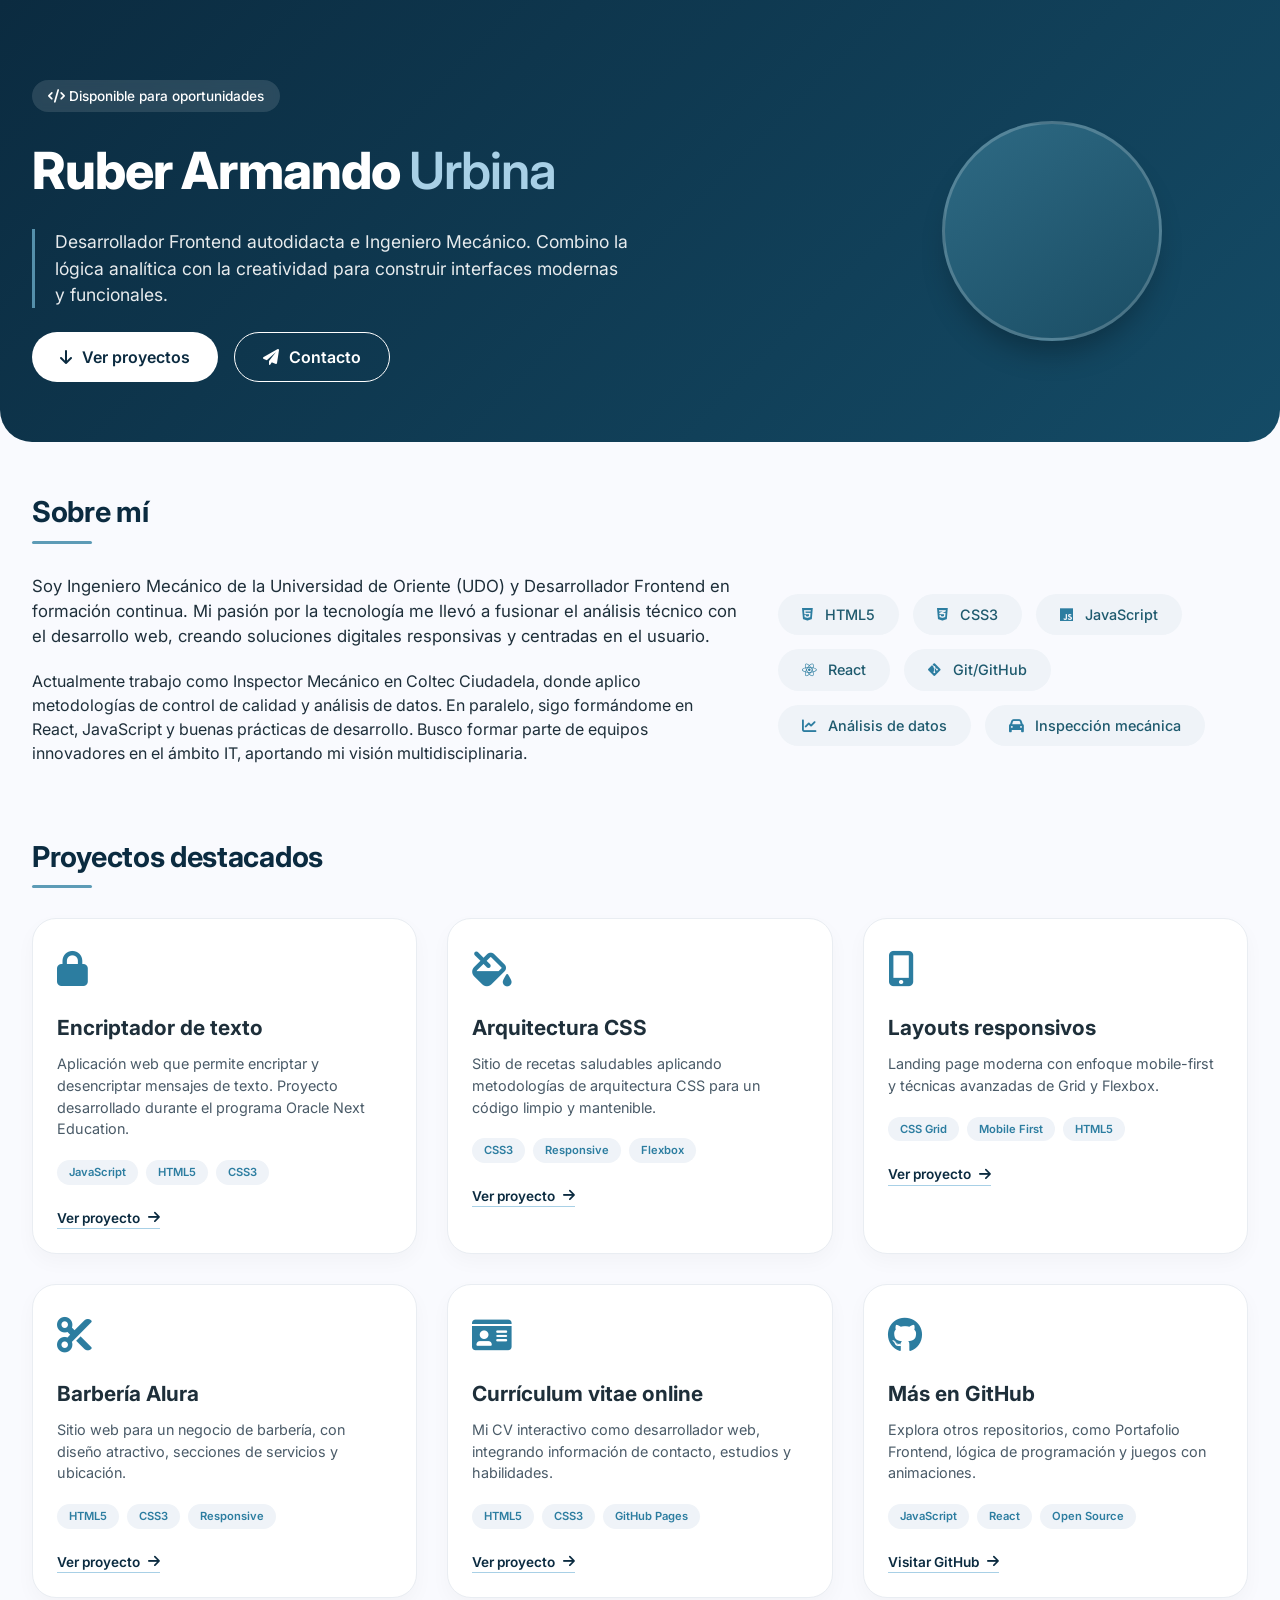
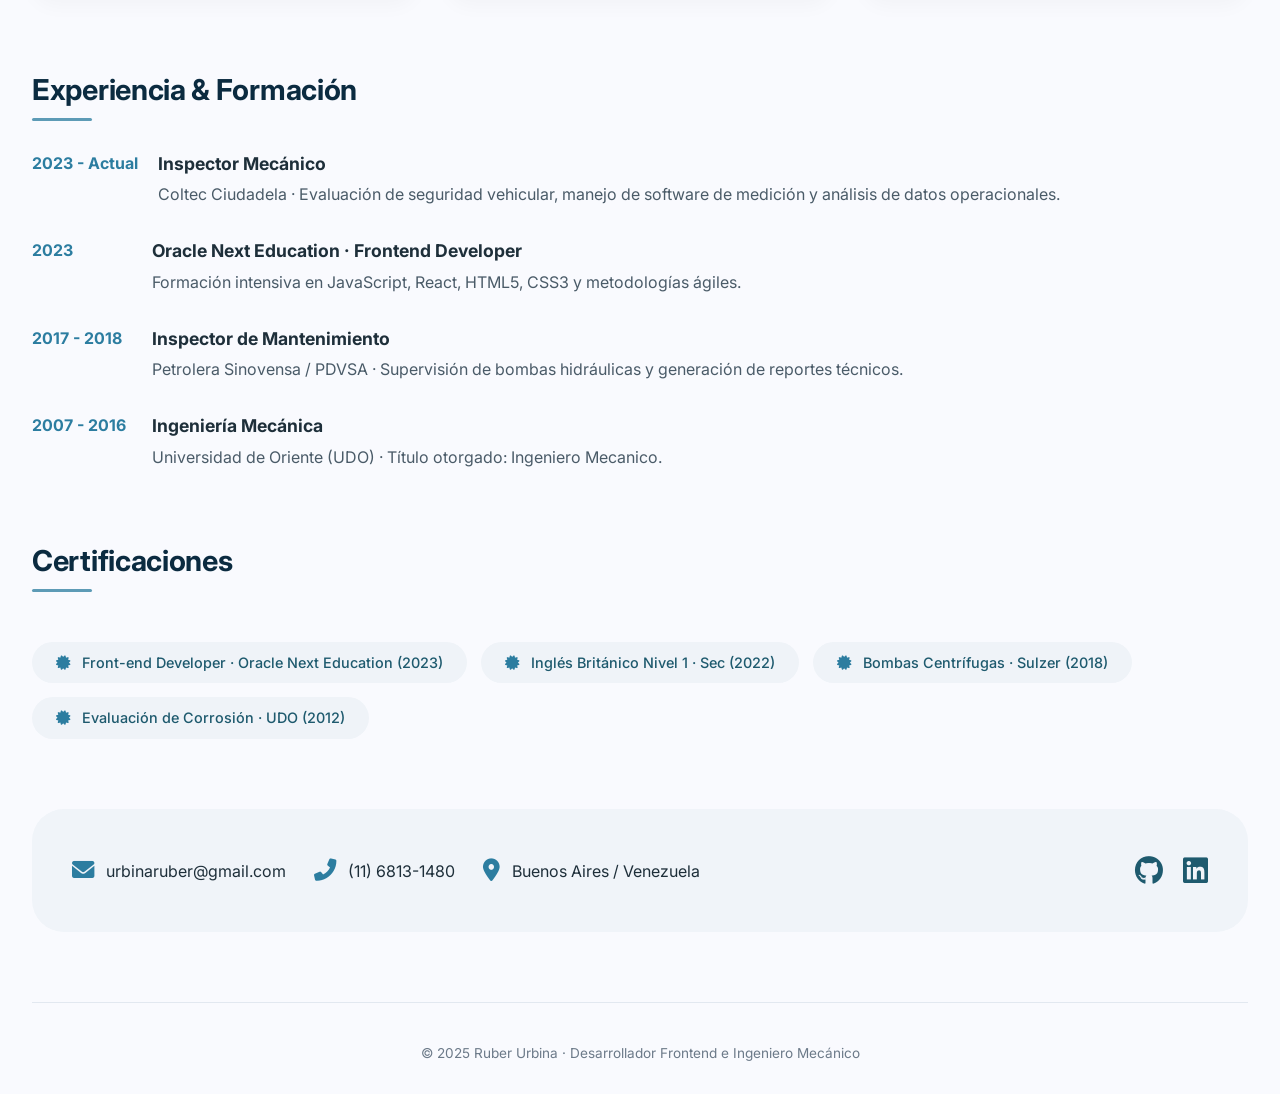
==== index.html @ 5ab368d2 "eliminando circle" ====
<!DOCTYPE html>
<html lang="es">
<head>
    <meta charset="UTF-8">
    <meta name="viewport" content="width=device-width, initial-scale=1.0">
    <title>Ruber Urbina · Desarrollador Frontend</title>
    <!-- Google Fonts & Font Awesome -->
    <link href="https://fonts.googleapis.com/css2?family=Inter:opsz,wght@14..32,300;14..32,400;14..32,600;14..32,700;14..32,800&display=swap" rel="stylesheet">
    <link rel="stylesheet" href="https://cdnjs.cloudflare.com/ajax/libs/font-awesome/6.0.0-beta3/css/all.min.css">
    <!-- Enlace al archivo CSS externo -->
    <link rel="stylesheet" href="styles.css">
</head>
<body>

<div class="hero">
    <div class="container">
        <div class="hero-content">
            <div class="hero-text">
                <div class="hero-badge">
                    <i class="fas fa-code"></i> Disponible para oportunidades
                </div>
                <h1>Ruber Armando <span>Urbina</span></h1>
                <div class="hero-desc">
                    Desarrollador Frontend autodidacta e Ingeniero Mecánico. 
                    Combino la lógica analítica con la creatividad para construir interfaces modernas y funcionales.
                </div>
                <div class="btn-group">
                    <a href="#proyectos" class="btn btn-primary"><i class="fas fa-arrow-down"></i> Ver proyectos</a>
                    <a href="#contacto" class="btn btn-outline"><i class="fas fa-paper-plane"></i> Contacto</a>
                </div>
            </div>
            <div class="hero-photo">
                <div class="photo-circle">
                </div>
                     <div class="foto-cv>
                          <img src="perfil.jpeg" alt="Descripción">
                    </div>
            </div>
        </div>
    </div>
</div>

<div class="container">
    <!-- Sobre mí -->
    <section>
        <h2 class="section-title">Sobre mí</h2>
        <div style="display: flex; flex-wrap: wrap; gap: 40px;">
            <div style="flex: 1.5;">
                <p style="font-size: 1.05rem; margin-bottom: 20px;">Soy Ingeniero Mecánico de la Universidad de Oriente (UDO) y Desarrollador Frontend en formación continua. Mi pasión por la tecnología me llevó a fusionar el análisis técnico con el desarrollo web, creando soluciones digitales responsivas y centradas en el usuario.</p>
                <p>Actualmente trabajo como Inspector Mecánico en Coltec Ciudadela, donde aplico metodologías de control de calidad y análisis de datos. En paralelo, sigo formándome en React, JavaScript y buenas prácticas de desarrollo. Busco formar parte de equipos innovadores en el ámbito IT, aportando mi visión multidisciplinaria.</p>
            </div>
            <div style="flex: 1;">
                <div class="skills-grid">
                    <span class="skill-chip"><i class="fab fa-html5"></i> HTML5</span>
                    <span class="skill-chip"><i class="fab fa-css3-alt"></i> CSS3</span>
                    <span class="skill-chip"><i class="fab fa-js"></i> JavaScript</span>
                    <span class="skill-chip"><i class="fab fa-react"></i> React</span>
                    <span class="skill-chip"><i class="fab fa-git-alt"></i> Git/GitHub</span>
                    <span class="skill-chip"><i class="fas fa-chart-line"></i> Análisis de datos</span>
                    <span class="skill-chip"><i class="fas fa-car"></i> Inspección mecánica</span>
                </div>
            </div>
        </div>
    </section>

    <!-- Proyectos -->
    <section id="proyectos">
        <h2 class="section-title">Proyectos destacados</h2>
        <div class="projects-grid">
            <!-- Encriptador -->
            <div class="project-card">
                <div class="project-icon"><i class="fas fa-lock"></i></div>
                <h3>Encriptador de texto</h3>
                <div class="project-desc">Aplicación web que permite encriptar y desencriptar mensajes de texto. Proyecto desarrollado durante el programa Oracle Next Education.</div>
                <div class="project-tech"><span class="tech-tag">JavaScript</span><span class="tech-tag">HTML5</span><span class="tech-tag">CSS3</span></div>
                <a href="https://devemech.github.io/Encriptador-de-texto/" target="_blank" class="project-link">Ver proyecto <i class="fas fa-arrow-right"></i></a>
            </div>
            <!-- Arquitectura CSS -->
            <div class="project-card">
                <div class="project-icon"><i class="fas fa-fill-drip"></i></div>
                <h3>Arquitectura CSS</h3>
                <div class="project-desc">Sitio de recetas saludables aplicando metodologías de arquitectura CSS para un código limpio y mantenible.</div>
                <div class="project-tech"><span class="tech-tag">CSS3</span><span class="tech-tag">Responsive</span><span class="tech-tag">Flexbox</span></div>
                <a href="https://devemech.github.io/Arquitectura-css/" target="_blank" class="project-link">Ver proyecto <i class="fas fa-arrow-right"></i></a>
            </div>
            <!-- Layouts responsivos -->
            <div class="project-card">
                <div class="project-icon"><i class="fas fa-mobile-alt"></i></div>
                <h3>Layouts responsivos</h3>
                <div class="project-desc">Landing page moderna con enfoque mobile-first y técnicas avanzadas de Grid y Flexbox.</div>
                <div class="project-tech"><span class="tech-tag">CSS Grid</span><span class="tech-tag">Mobile First</span><span class="tech-tag">HTML5</span></div>
                <a href="https://devemech.github.io/Layouts-responsivo/" target="_blank" class="project-link">Ver proyecto <i class="fas fa-arrow-right"></i></a>
            </div>
            <!-- Barbería Alura -->
            <div class="project-card">
                <div class="project-icon"><i class="fas fa-cut"></i></div>
                <h3>Barbería Alura</h3>
                <div class="project-desc">Sitio web para un negocio de barbería, con diseño atractivo, secciones de servicios y ubicación.</div>
                <div class="project-tech"><span class="tech-tag">HTML5</span><span class="tech-tag">CSS3</span><span class="tech-tag">Responsive</span></div>
                <a href="https://devemech.github.io/PaginaAlura/" target="_blank" class="project-link">Ver proyecto <i class="fas fa-arrow-right"></i></a>
            </div>
            <!-- Currículum vitae online -->
            <div class="project-card">
                <div class="project-icon"><i class="fas fa-id-card"></i></div>
                <h3>Currículum vitae online</h3>
                <div class="project-desc">Mi CV interactivo como desarrollador web, integrando información de contacto, estudios y habilidades.</div>
                <div class="project-tech"><span class="tech-tag">HTML5</span><span class="tech-tag">CSS3</span><span class="tech-tag">GitHub Pages</span></div>
                <a href="https://devemech.github.io/curriculum-vitae/" target="_blank" class="project-link">Ver proyecto <i class="fas fa-arrow-right"></i></a>
            </div>
            <!-- GitHub -->
            <div class="project-card">
                <div class="project-icon"><i class="fab fa-github"></i></div>
                <h3>Más en GitHub</h3>
                <div class="project-desc">Explora otros repositorios, como Portafolio Frontend, lógica de programación y juegos con animaciones.</div>
                <div class="project-tech"><span class="tech-tag">JavaScript</span><span class="tech-tag">React</span><span class="tech-tag">Open Source</span></div>
                <a href="https://github.com/Devemech" target="_blank" class="project-link">Visitar GitHub <i class="fas fa-arrow-right"></i></a>
            </div>
        </div>
    </section>

    <!-- Experiencia y formación -->
    <section>
        <h2 class="section-title">Experiencia & Formación</h2>
        <div>
            <div class="timeline-item">
                <div class="timeline-year">2023 - Actual</div>
                <div class="timeline-content"><h4>Inspector Mecánico</h4><p>Coltec Ciudadela · Evaluación de seguridad vehicular, manejo de software de medición y análisis de datos operacionales.</p></div>
            </div>
            <div class="timeline-item">
                <div class="timeline-year">2023</div>
                <div class="timeline-content"><h4>Oracle Next Education · Frontend Developer</h4><p>Formación intensiva en JavaScript, React, HTML5, CSS3 y metodologías ágiles.</p></div>
            </div>
            <div class="timeline-item">
                <div class="timeline-year">2017 - 2018</div>
                <div class="timeline-content"><h4>Inspector de Mantenimiento</h4><p>Petrolera Sinovensa / PDVSA · Supervisión de bombas hidráulicas y generación de reportes técnicos.</p></div>
            </div>
            <div class="timeline-item">
                <div class="timeline-year">2007 - 2016</div>
                <div class="timeline-content"><h4>Ingeniería Mecánica</h4><p>Universidad de Oriente (UDO) · Título otorgado: Ingeniero Mecanico.</p></div>
            </div>
        </div>
    </section>

    <!-- Certificaciones -->
    <section>
        <h2 class="section-title">Certificaciones</h2>
        <div class="skills-grid">
            <span class="skill-chip"><i class="fas fa-certificate"></i> Front-end Developer · Oracle Next Education (2023)</span>
            <span class="skill-chip"><i class="fas fa-certificate"></i> Inglés Británico Nivel 1 · Sec (2022)</span>
            <span class="skill-chip"><i class="fas fa-certificate"></i> Bombas Centrífugas · Sulzer (2018)</span>
            <span class="skill-chip"><i class="fas fa-certificate"></i> Evaluación de Corrosión · UDO (2012)</span>
        </div>
    </section>

    <!-- Contacto -->
    <section id="contacto">
        <div class="contact-grid">
            <div class="contact-info">
                <div class="contact-item"><i class="fas fa-envelope"></i> urbinaruber@gmail.com</div>
                <div class="contact-item"><i class="fas fa-phone-alt"></i> (11) 6813-1480</div>
                <div class="contact-item"><i class="fas fa-map-marker-alt"></i> Buenos Aires / Venezuela</div>
            </div>
            <div class="social-links">
                <a href="https://github.com/Devemech" target="_blank" aria-label="GitHub"><i class="fab fa-github"></i></a>
                <a href="https://www.linkedin.com/in/ruber-urbina-developer/" target="_blank" aria-label="LinkedIn"><i class="fab fa-linkedin"></i></a>
            </div>
        </div>
    </section>

    <footer>
        <p>© 2025 Ruber Urbina · Desarrollador Frontend e Ingeniero Mecánico</p>
    </footer>
</div>

<!-- Script opcional para foto (puedes eliminarlo si no lo usas) -->
<script>
    // Si quieres usar foto, reemplaza el ícono por una etiqueta img dentro de .photo-circle
    // Ejemplo: document.querySelector('.photo-circle').innerHTML = '<img src="tu-foto.jpg" alt="Ruber">';
</script>
</body>
</html>
---- styles.css ----
* {
    margin: 0;
    padding: 0;
    box-sizing: border-box;
}

body {
    background: #F9FAFE;
    font-family: 'Inter', 'Segoe UI', sans-serif;
    color: #1E2F3A;
    line-height: 1.5;
    scroll-behavior: smooth;
}

.container {
    max-width: 1300px;
    margin: 0 auto;
    padding: 0 32px;
}

/* Hero */
.hero {
    padding: 80px 0 60px;
    background: linear-gradient(135deg, #0B2B40 0%, #144B66 100%);
    color: white;
    border-radius: 0 0 32px 32px;
    margin-bottom: 48px;
}

.hero-content {
    display: flex;
    flex-wrap: wrap;
    align-items: center;
    justify-content: space-between;
    gap: 40px;
}

.hero-text {
    flex: 2;
}

.hero-text h1 {
    font-size: 3.2rem;
    font-weight: 800;
    letter-spacing: -0.02em;
    margin-bottom: 16px;
}

.hero-text h1 span {
    color: #A8D0E6;
    font-weight: 600;
}

.hero-badge {
    display: inline-block;
    background: rgba(255,255,255,0.12);
    backdrop-filter: blur(4px);
    padding: 6px 16px;
    border-radius: 40px;
    font-size: 0.85rem;
    font-weight: 500;
    margin-bottom: 20px;
}

.hero-desc {
    font-size: 1.1rem;
    opacity: 0.9;
    max-width: 600px;
    margin: 20px 0;
    border-left: 3px solid #5D9BB6;
    padding-left: 20px;
}

.btn-group {
    display: flex;
    gap: 16px;
    flex-wrap: wrap;
    margin-top: 24px;
}

.btn {
    display: inline-flex;
    align-items: center;
    gap: 10px;
    padding: 12px 28px;
    border-radius: 40px;
    font-weight: 600;
    transition: all 0.2s ease;
    text-decoration: none;
}

.btn-primary {
    background: white;
    color: #0B2B40;
}

.btn-primary:hover {
    transform: translateY(-3px);
    box-shadow: 0 10px 20px rgba(0,0,0,0.2);
}

.btn-outline {
    border: 1.5px solid white;
    color: white;
}

.btn-outline:hover {
    background: white;
    color: #0B2B40;
}

.hero-photo {
    flex: 1;
    display: flex;
    justify-content: center;
}

.photo-circle {
    width: 220px;
    height: 220px;
    background: linear-gradient(145deg, #2E6A84, #1A4D64);
    border-radius: 50%;
    display: flex;
    align-items: center;
    justify-content: center;
    box-shadow: 0 20px 30px -10px rgba(0,0,0,0.3);
    border: 3px solid rgba(255,255,255,0.2);
}

.photo-circle i {
    font-size: 90px;
    color: #A8D0E6;
    
}
.foto-cv {
    width: 100%; 
    max-width: 200px;
    height: auto;
    border-radius: 50%;
    object-fit: cover;
    aspect-ratio: 1 / 1;
}
/* Secciones */
section {
    margin-bottom: 70px;
}

.section-title {
    font-size: 1.8rem;
    font-weight: 700;
    color: #0B2B40;
    margin-bottom: 40px;
    letter-spacing: -0.3px;
    position: relative;
    display: inline-block;
}

.section-title:after {
    content: '';
    position: absolute;
    bottom: -10px;
    left: 0;
    width: 60px;
    height: 3px;
    background: #5D9BB6;
    border-radius: 3px;
}

/* Skills chips */
.skills-grid {
    display: flex;
    flex-wrap: wrap;
    gap: 14px;
    margin-top: 20px;
}

.skill-chip {
    background: #EFF3F8;
    padding: 10px 24px;
    border-radius: 40px;
    font-weight: 500;
    color: #1E5A6E;
    transition: all 0.2s;
    font-size: 0.9rem;
}

.skill-chip i {
    margin-right: 8px;
    color: #2C7DA0;
}

/* Proyectos grid */
.projects-grid {
    display: grid;
    grid-template-columns: repeat(auto-fill, minmax(320px, 1fr));
    gap: 30px;
}

.project-card {
    background: white;
    border-radius: 24px;
    padding: 24px;
    box-shadow: 0 8px 20px rgba(0,0,0,0.03);
    border: 1px solid #E9EDF2;
    transition: all 0.25s ease;
}

.project-card:hover {
    transform: translateY(-6px);
    box-shadow: 0 20px 30px -12px rgba(0,0,0,0.1);
    border-color: #C9E1EC;
}

.project-icon {
    font-size: 2.2rem;
    color: #2C7DA0;
    margin-bottom: 16px;
}

.project-card h3 {
    font-size: 1.3rem;
    font-weight: 700;
    margin-bottom: 10px;
}

.project-desc {
    color: #4A5B68;
    font-size: 0.9rem;
    margin-bottom: 20px;
    line-height: 1.5;
}

.project-tech {
    display: flex;
    flex-wrap: wrap;
    gap: 8px;
    margin-bottom: 20px;
}

.tech-tag {
    background: #EFF3F8;
    padding: 4px 12px;
    border-radius: 20px;
    font-size: 0.7rem;
    font-weight: 600;
    color: #2C7DA0;
}

.project-link {
    display: inline-flex;
    align-items: center;
    gap: 8px;
    color: #0B2B40;
    font-weight: 600;
    text-decoration: none;
    font-size: 0.85rem;
    border-bottom: 1.5px solid #A8D0E6;
    transition: gap 0.2s;
}

.project-link:hover {
    gap: 12px;
}

/* Timeline (experiencia) */
.timeline-item {
    display: flex;
    flex-wrap: wrap;
    gap: 20px;
    margin-bottom: 32px;
}

.timeline-year {
    min-width: 100px;
    font-weight: 700;
    color: #2C7DA0;
}

.timeline-content h4 {
    font-size: 1.1rem;
    font-weight: 700;
    margin-bottom: 5px;
}

.timeline-content p {
    color: #4A5B68;
}

/* Contacto */
.contact-grid {
    display: flex;
    flex-wrap: wrap;
    gap: 30px;
    justify-content: space-between;
    align-items: center;
    background: #F0F4F9;
    padding: 40px;
    border-radius: 32px;
}

.contact-info {
    display: flex;
    gap: 28px;
    flex-wrap: wrap;
}

.contact-item {
    display: flex;
    align-items: center;
    gap: 12px;
    font-size: 1rem;
}

.contact-item i {
    font-size: 1.4rem;
    color: #2C7DA0;
}

.social-links {
    display: flex;
    gap: 20px;
}

.social-links a {
    color: #1E5A6E;
    font-size: 1.8rem;
    transition: transform 0.2s;
}

.social-links a:hover {
    transform: translateY(-3px);
    color: #0B2B40;
}

footer {
    text-align: center;
    padding: 40px 0 30px;
    border-top: 1px solid #E2E8F0;
    margin-top: 20px;
    color: #6C7A89;
    font-size: 0.85rem;
}

/* Responsive */
@media (max-width: 780px) {
    .hero {
        padding: 50px 0 40px;
    }
    .hero-content {
        flex-direction: column-reverse;
        text-align: center;
    }
    .hero-text h1 {
        font-size: 2.2rem;
    }
    .hero-desc {
        text-align: left;
    }
    .btn-group {
        justify-content: center;
    }
    .container {
        padding: 0 20px;
    }
    .section-title {
        font-size: 1.5rem;
    }
    .contact-grid {
        flex-direction: column;
        text-align: center;
    }
    .contact-info {
        justify-content: center;
    }
}
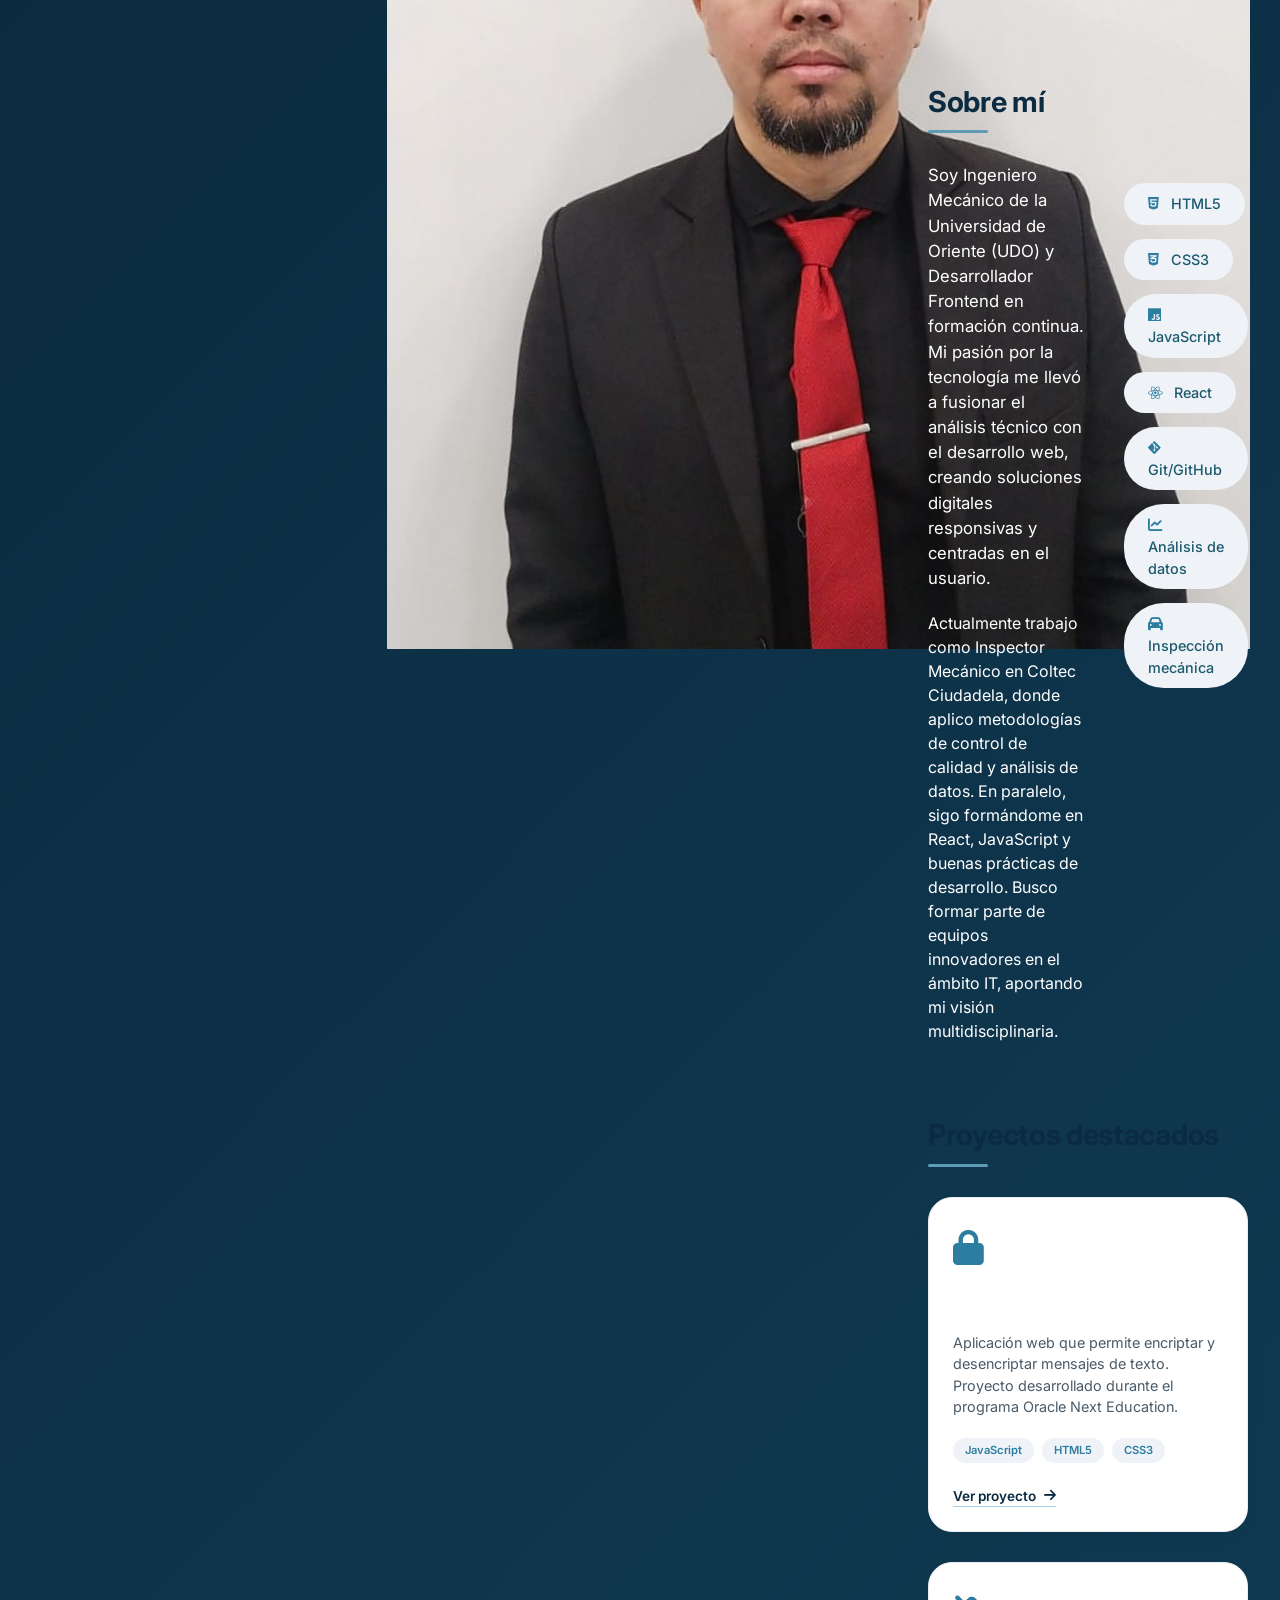
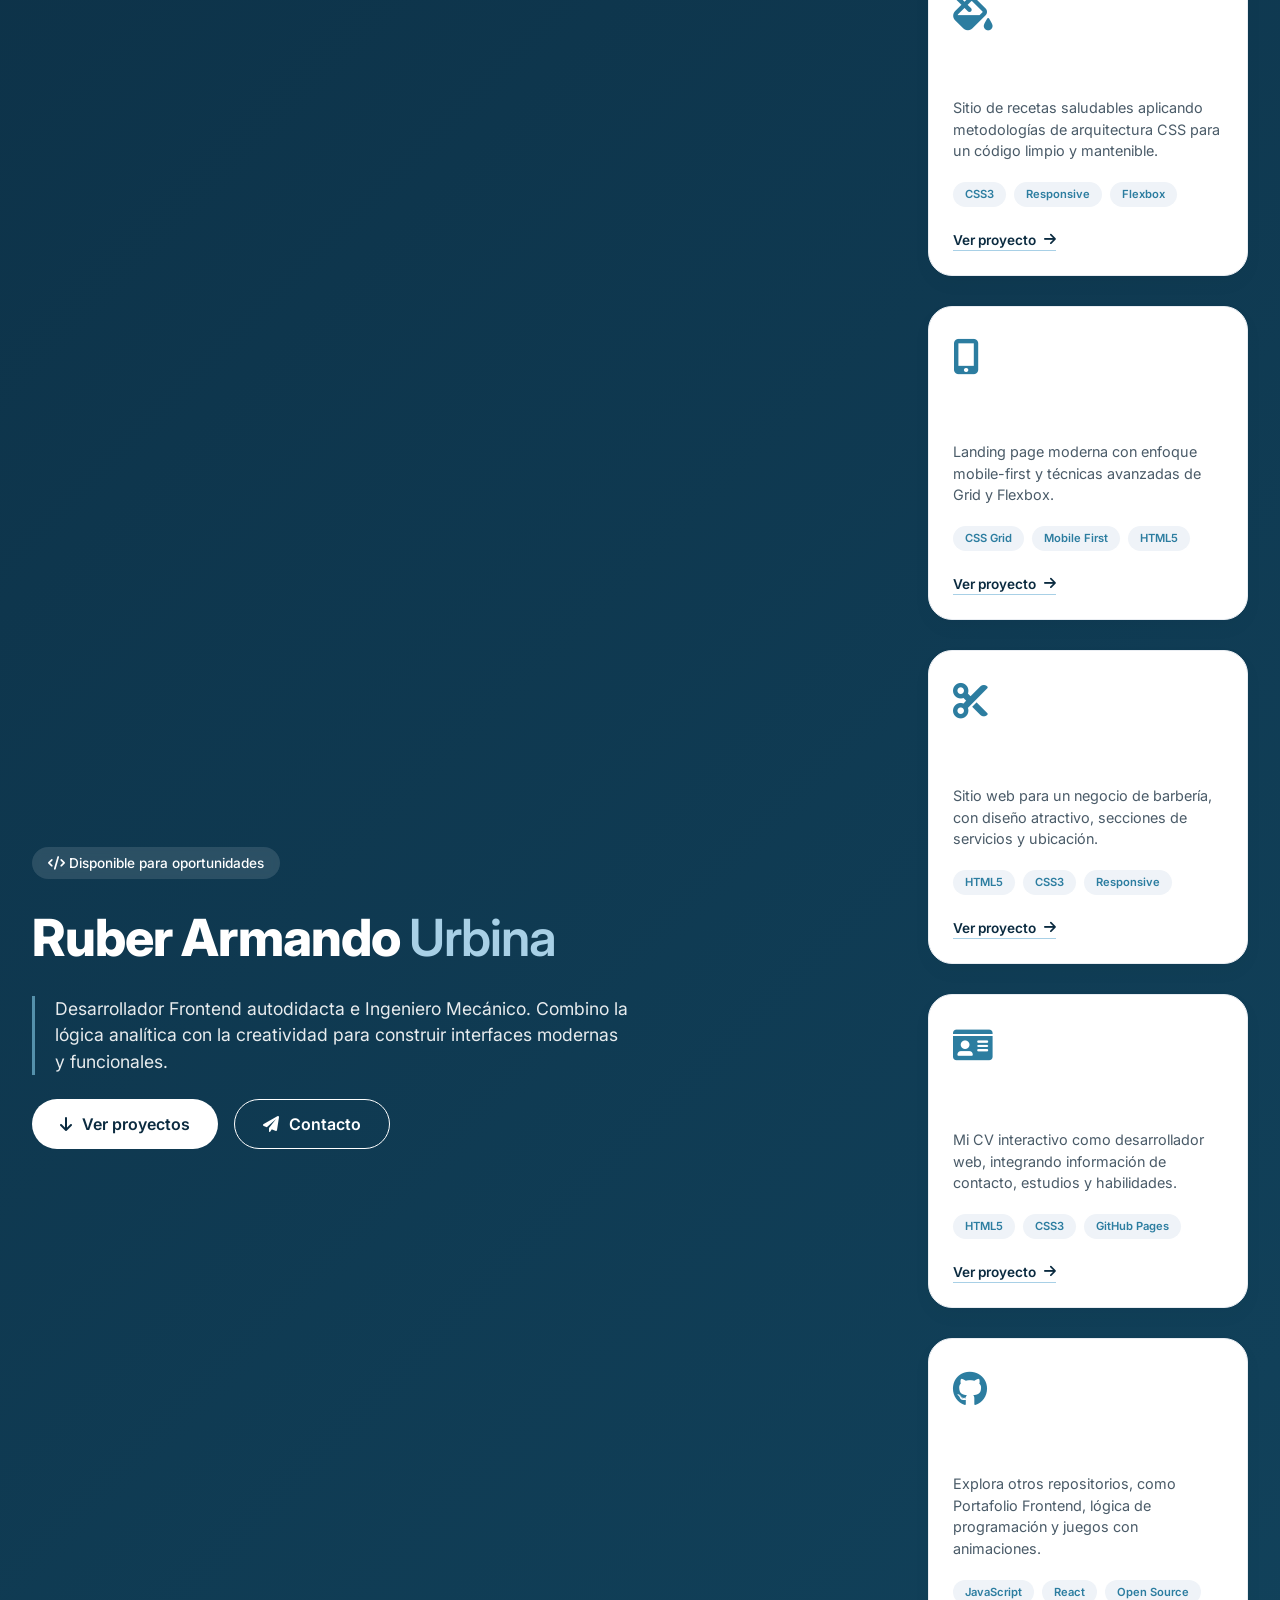
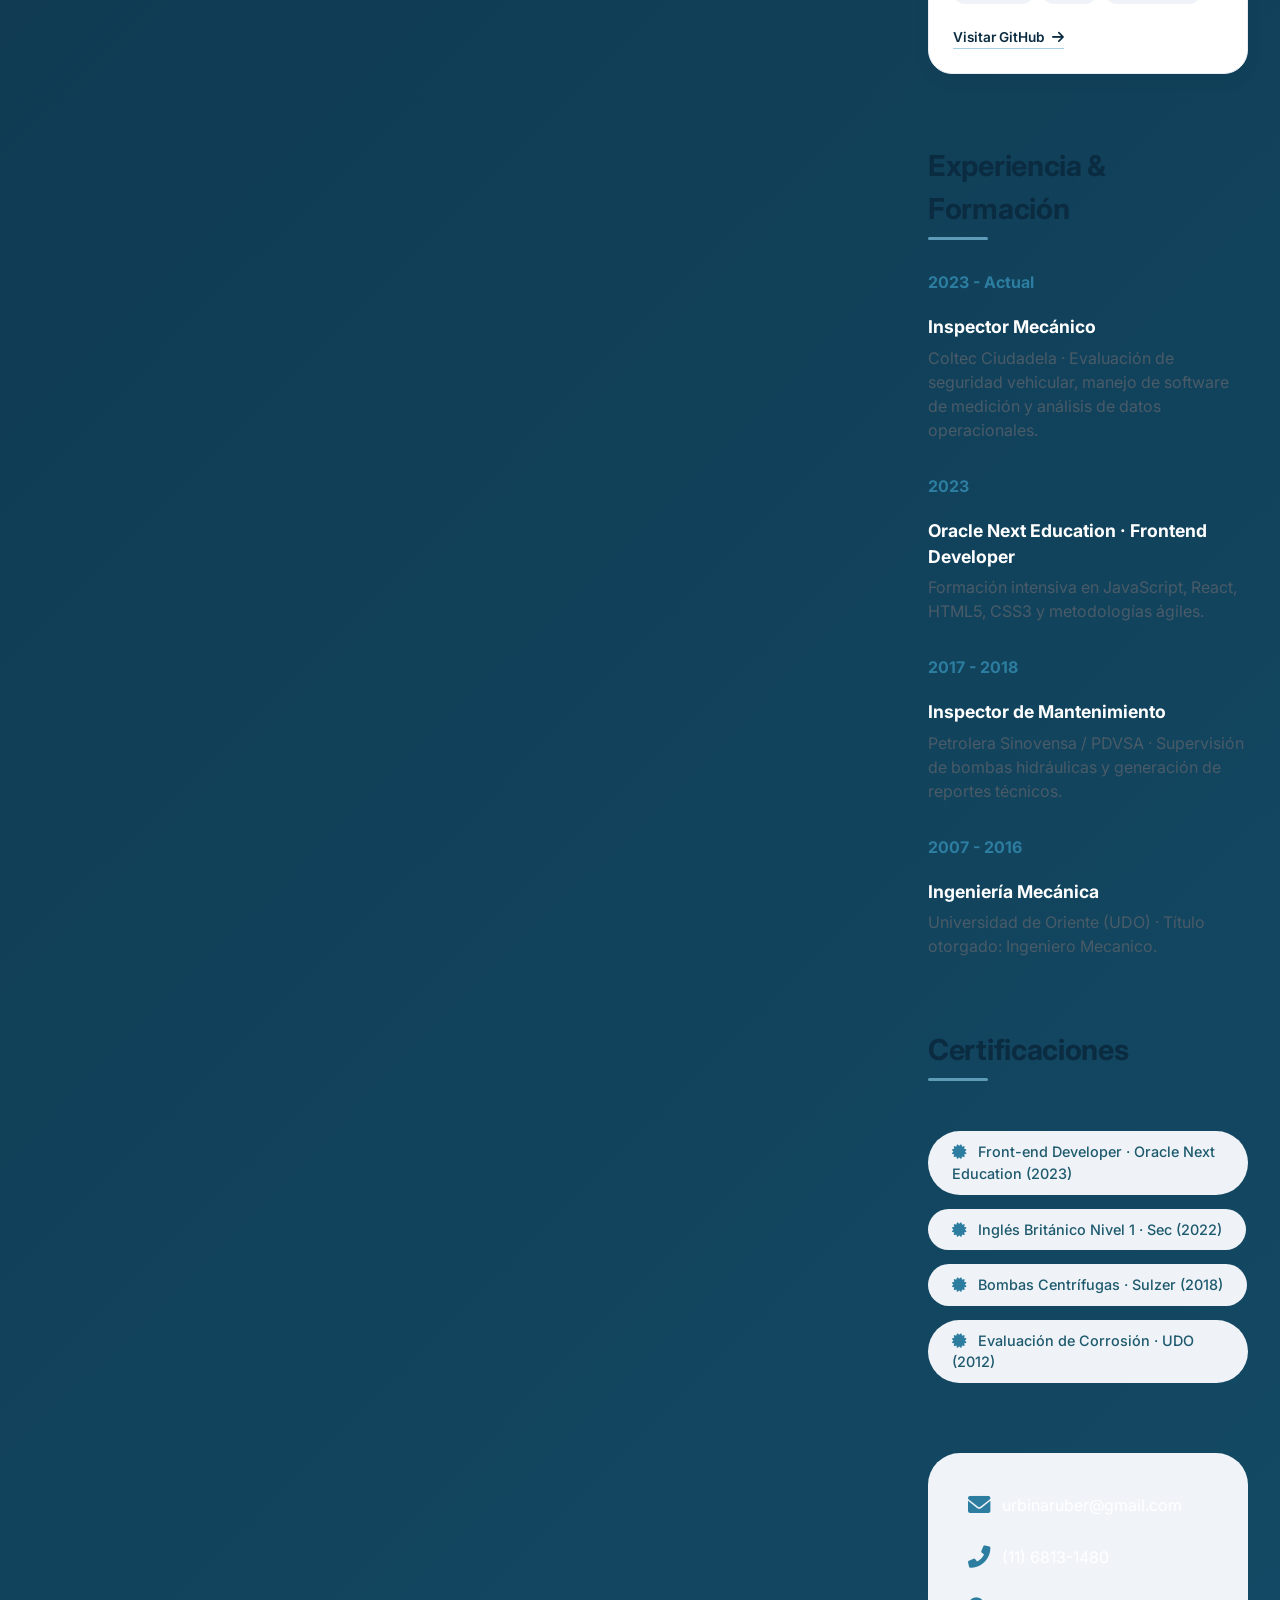
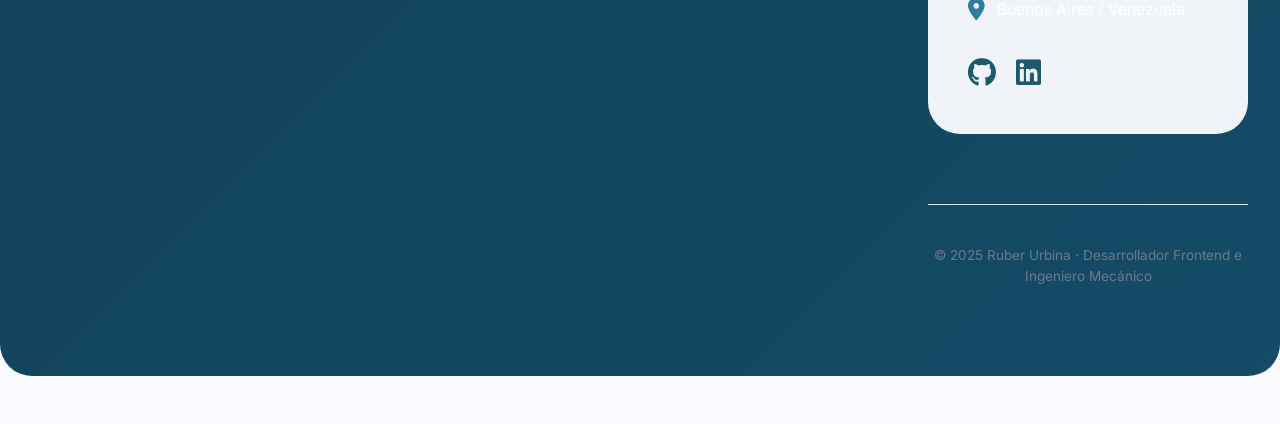
==== commit 0c9acc25: "foto circle" ====
--- a/index.html
+++ b/index.html
@@ -31,9 +31,10 @@
             </div>
             <div class="hero-photo">
                 <div class="photo-circle">
+                    <img src="perfil.jpeg" alt="Descripción">
                 </div>
                      <div class="foto-cv>
-                          <img src="perfil.jpeg" alt="Descripción">
+                          
                     </div>
             </div>
         </div>
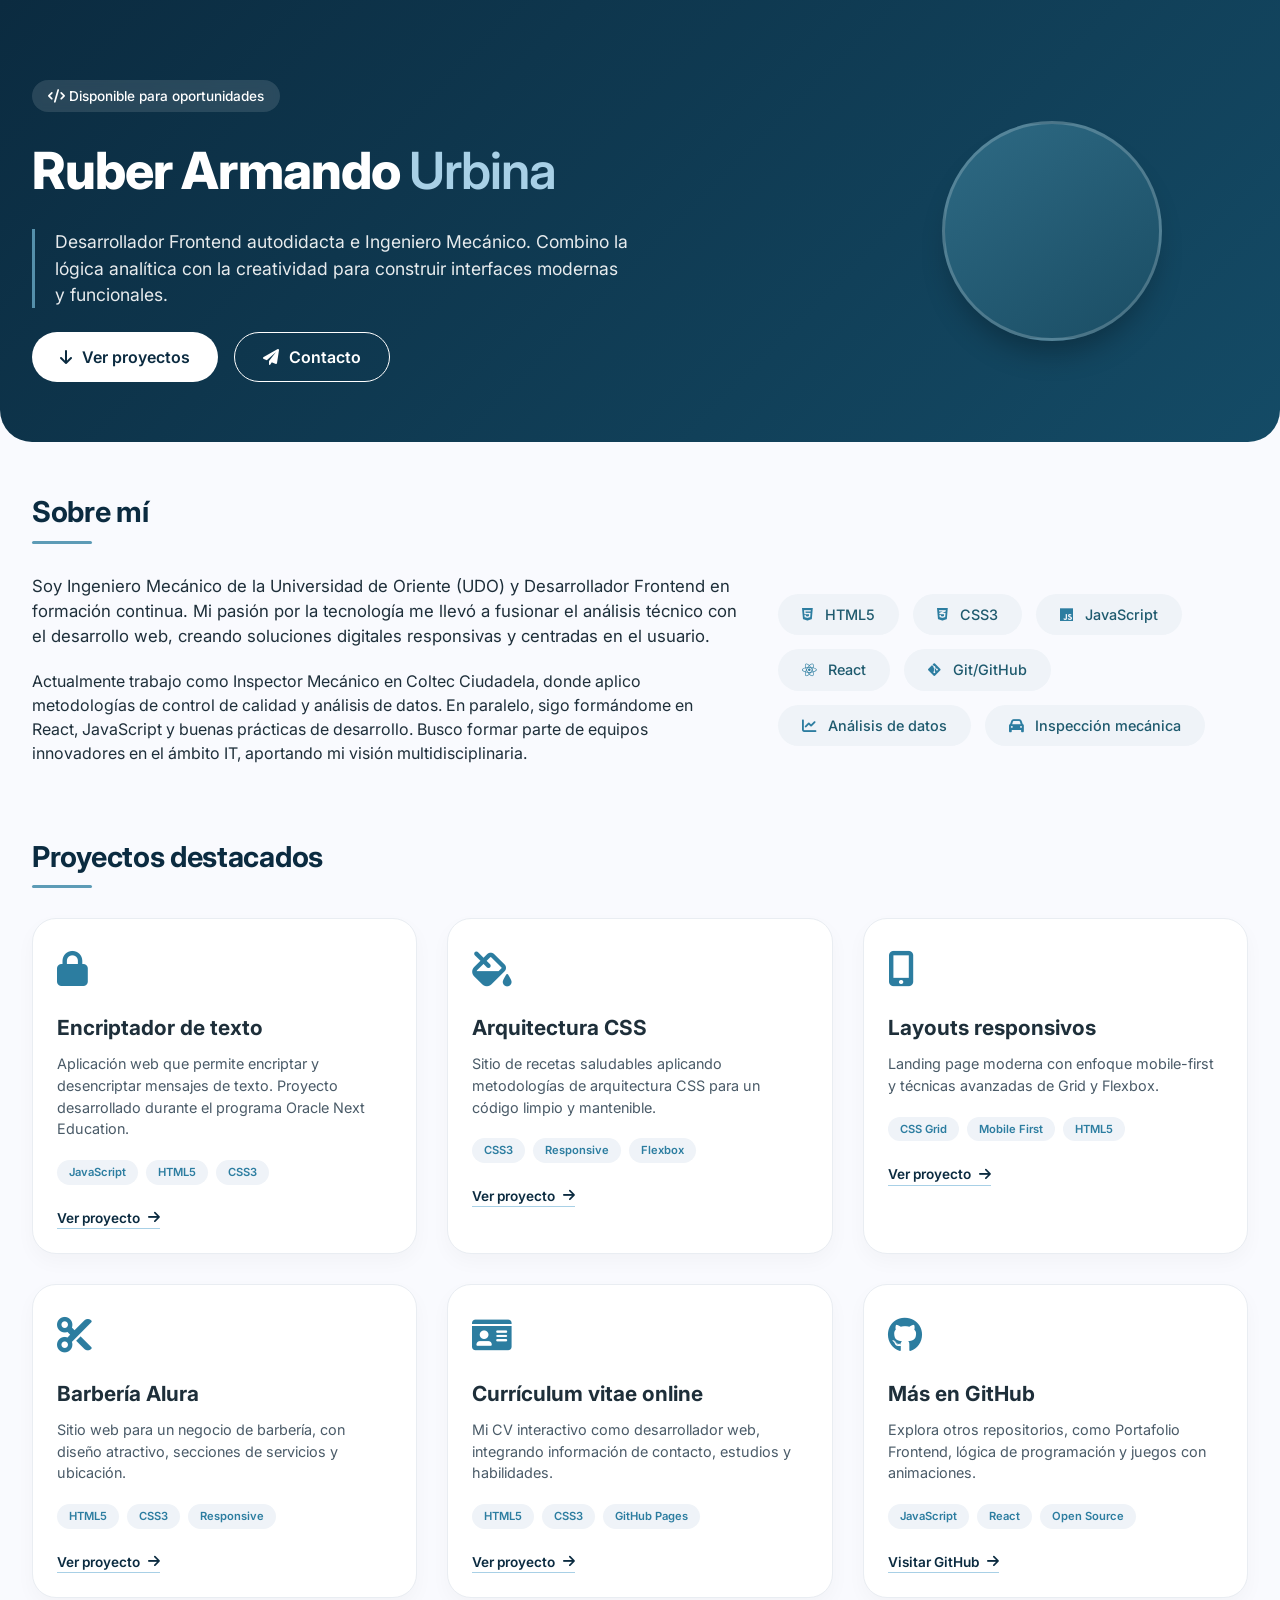
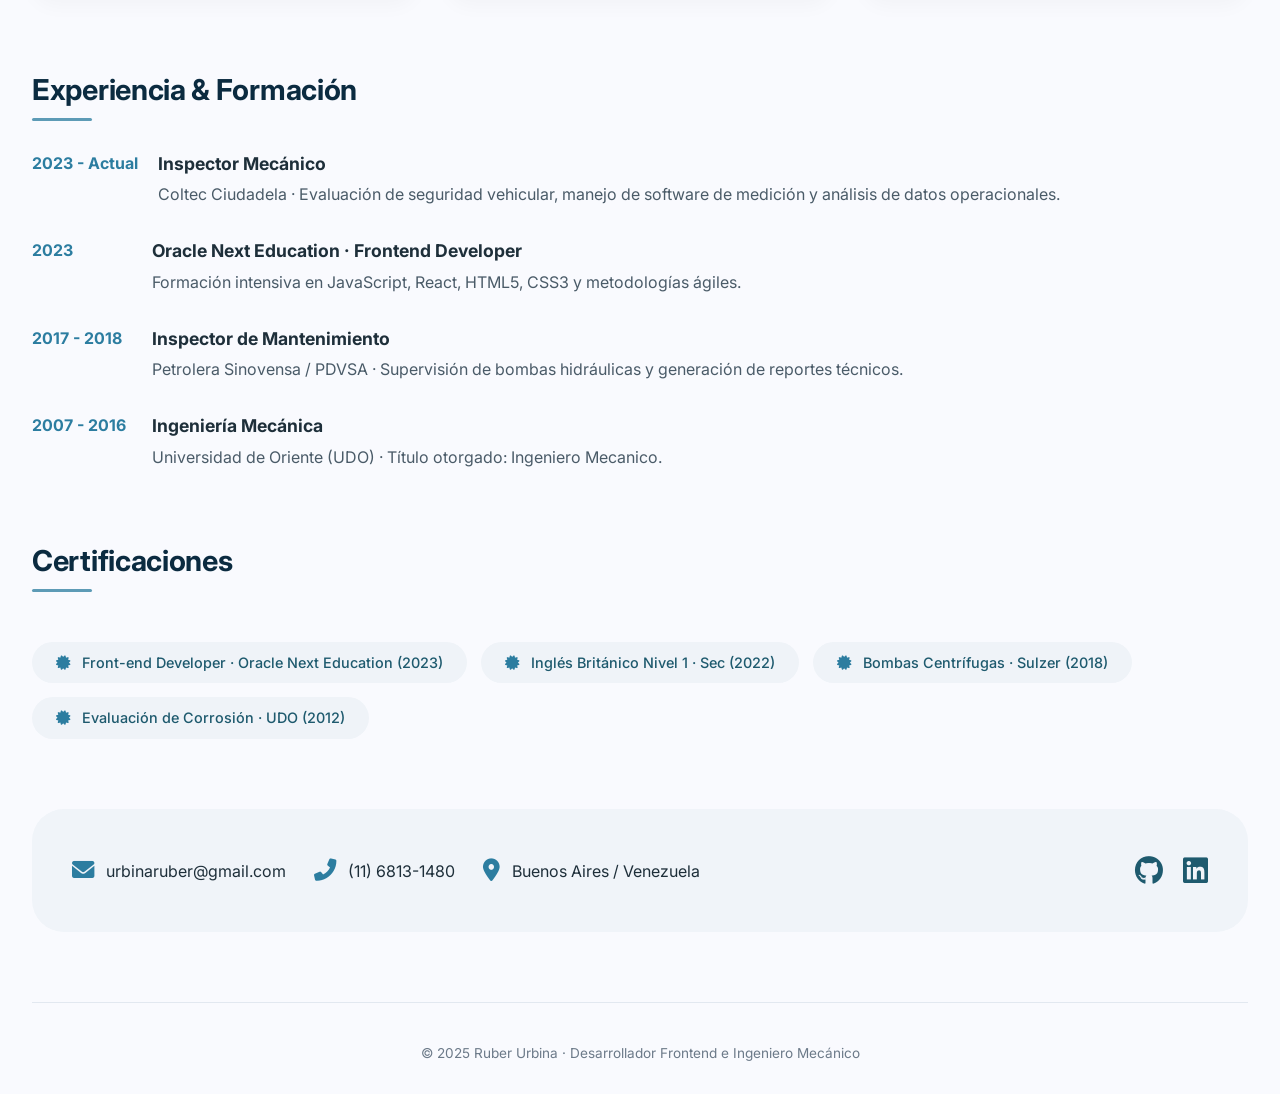
==== commit 88db0731: "foto rec" ====
--- a/index.html
+++ b/index.html
@@ -31,10 +31,10 @@
             </div>
             <div class="hero-photo">
                 <div class="photo-circle">
-                    <img src="perfil.jpeg" alt="Descripción">
+                    
                 </div>
                      <div class="foto-cv>
-                          
+                          <img src="perfil.jpeg" alt="Descripción">
                     </div>
             </div>
         </div>
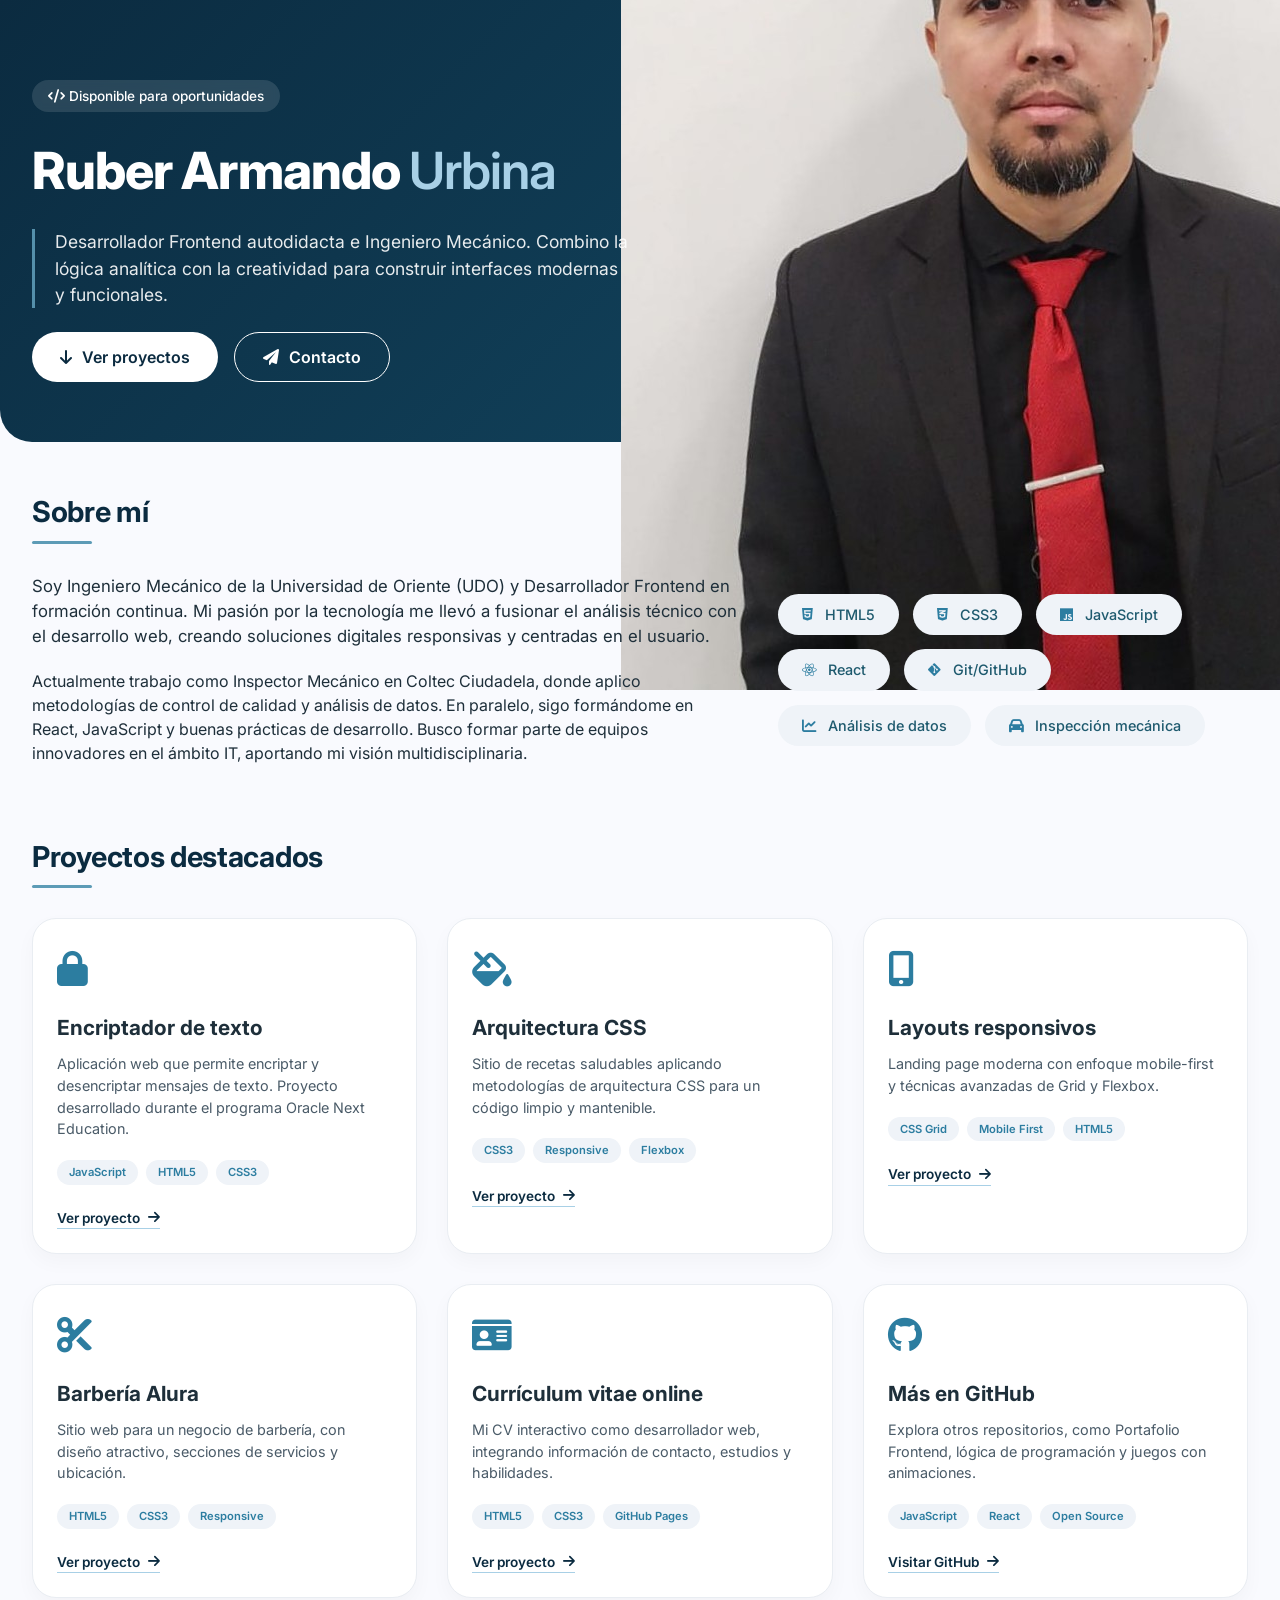
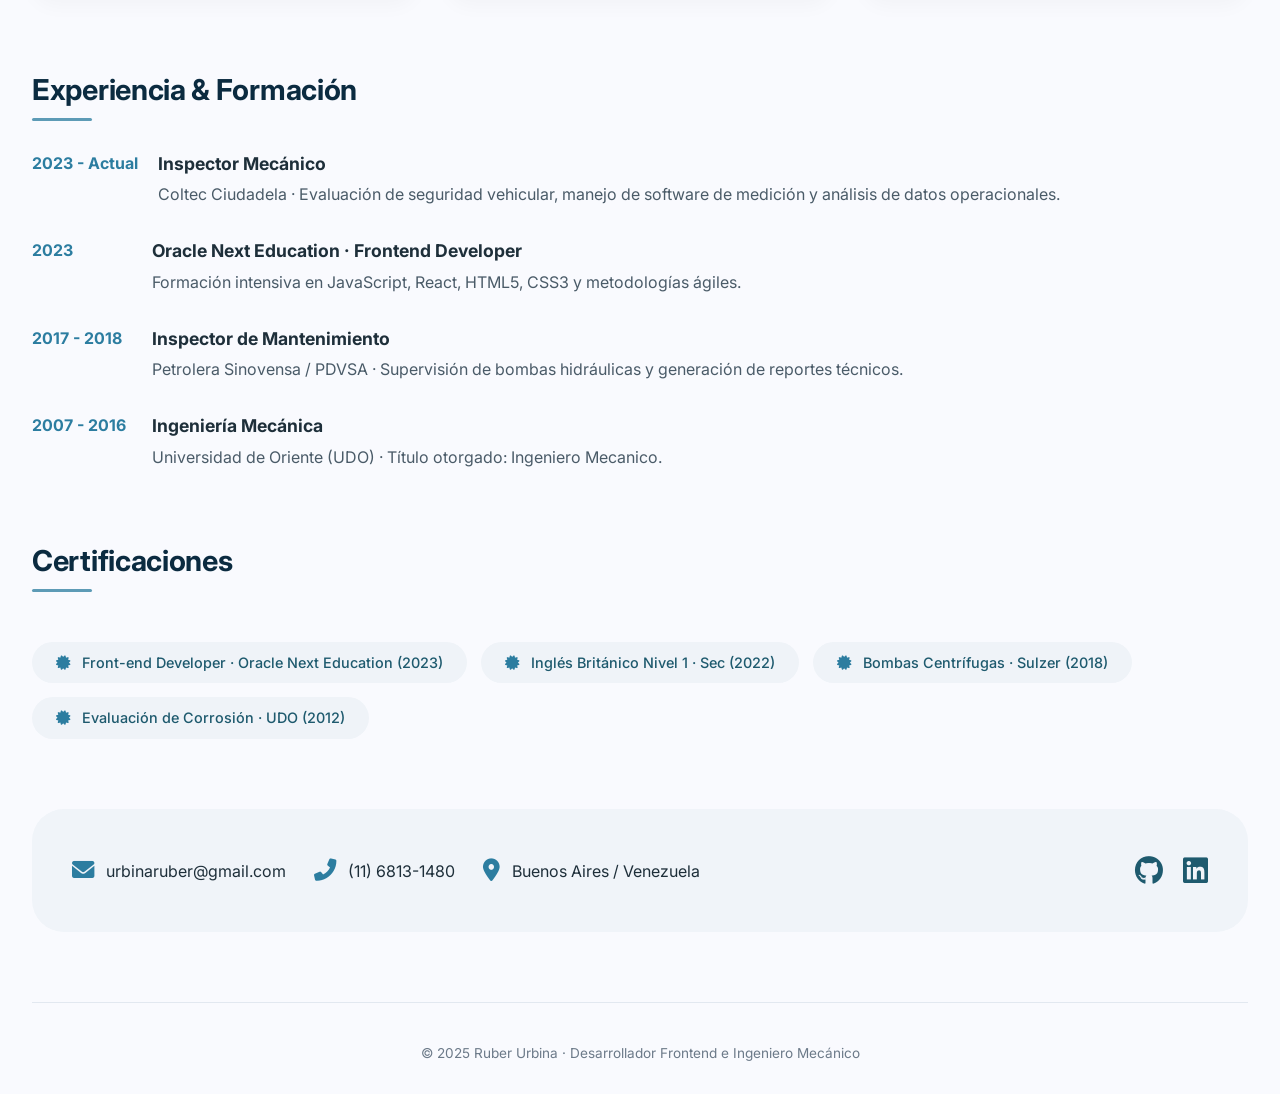
==== commit b233b032: "IMG-1" ====
--- a/index.html
+++ b/index.html
@@ -32,10 +32,10 @@
             <div class="hero-photo">
                 <div class="photo-circle">
                     
+                          <img src="perfil.jpeg" alt="Descripción">
+                   
                 </div>
-                     <div class="foto-cv>
-                          <img src="perfil.jpeg" alt="Descripción">
-                    </div>
+
             </div>
         </div>
     </div>
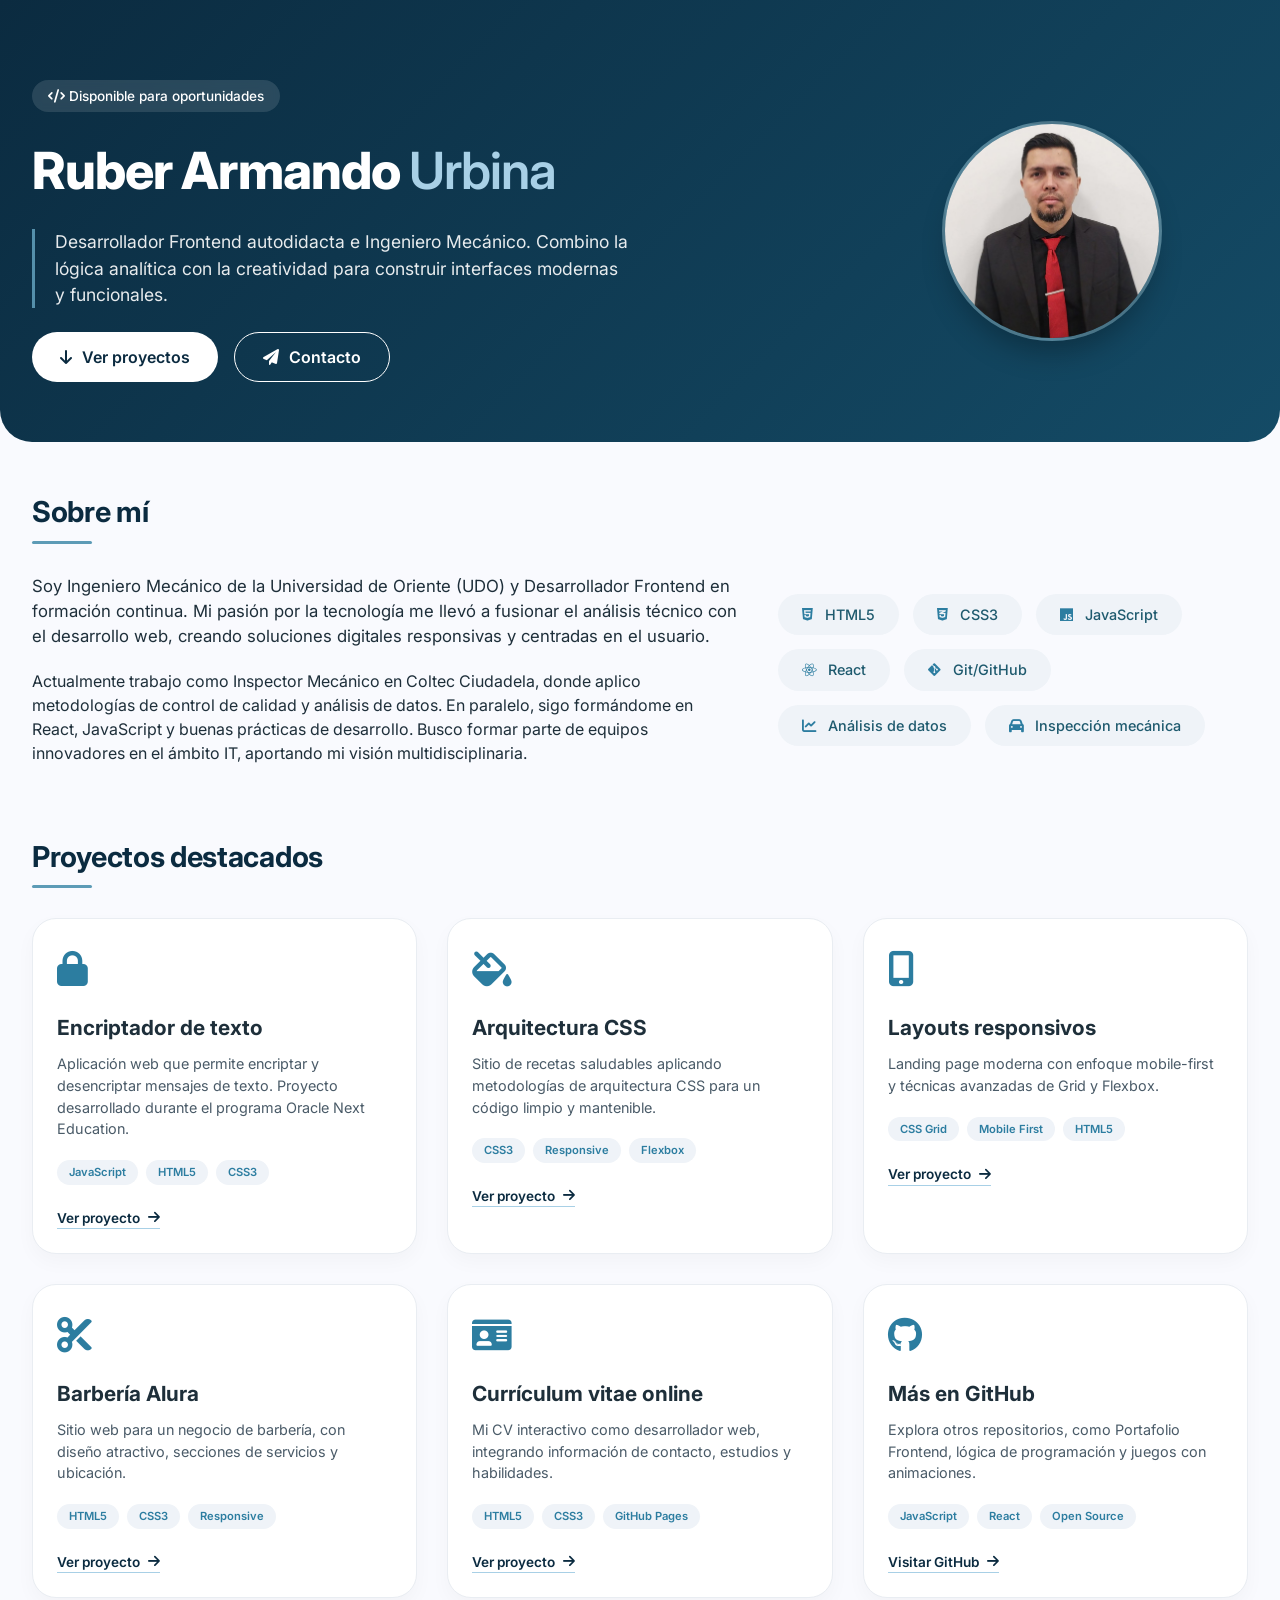
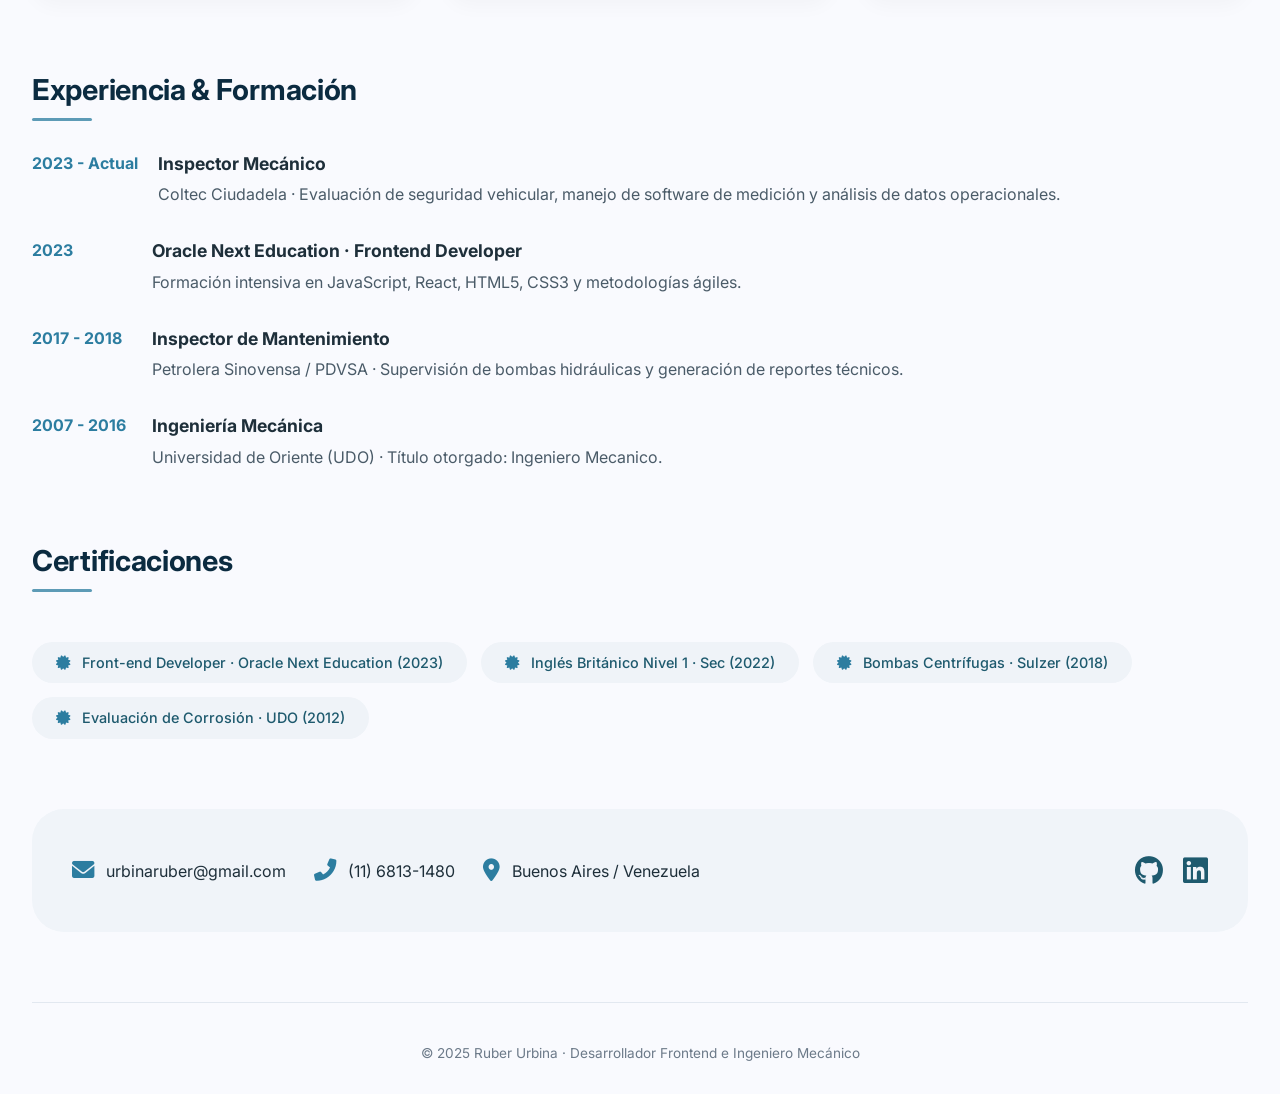
==== commit 5f413655: "jpg" ====
--- a/index.html
+++ b/index.html
@@ -32,7 +32,7 @@
             <div class="hero-photo">
                 <div class="photo-circle">
                     
-                          <img src="perfil.jpeg" alt="Descripción">
+                          <img src="perfil.jpg" alt="Descripción">
                    
                 </div>
 
--- a/styles.css
+++ b/styles.css
@@ -127,19 +127,16 @@
     border: 3px solid rgba(255,255,255,0.2);
 }
 
-.photo-circle i {
+.photo-circle img {
     font-size: 90px;
     color: #A8D0E6;
-    
-}
-.foto-cv {
     width: 100%; 
-    max-width: 200px;
-    height: auto;
+    height: 100%;
     border-radius: 50%;
     object-fit: cover;
-    aspect-ratio: 1 / 1;
-}
+    
+}
+
 /* Secciones */
 section {
     margin-bottom: 70px;
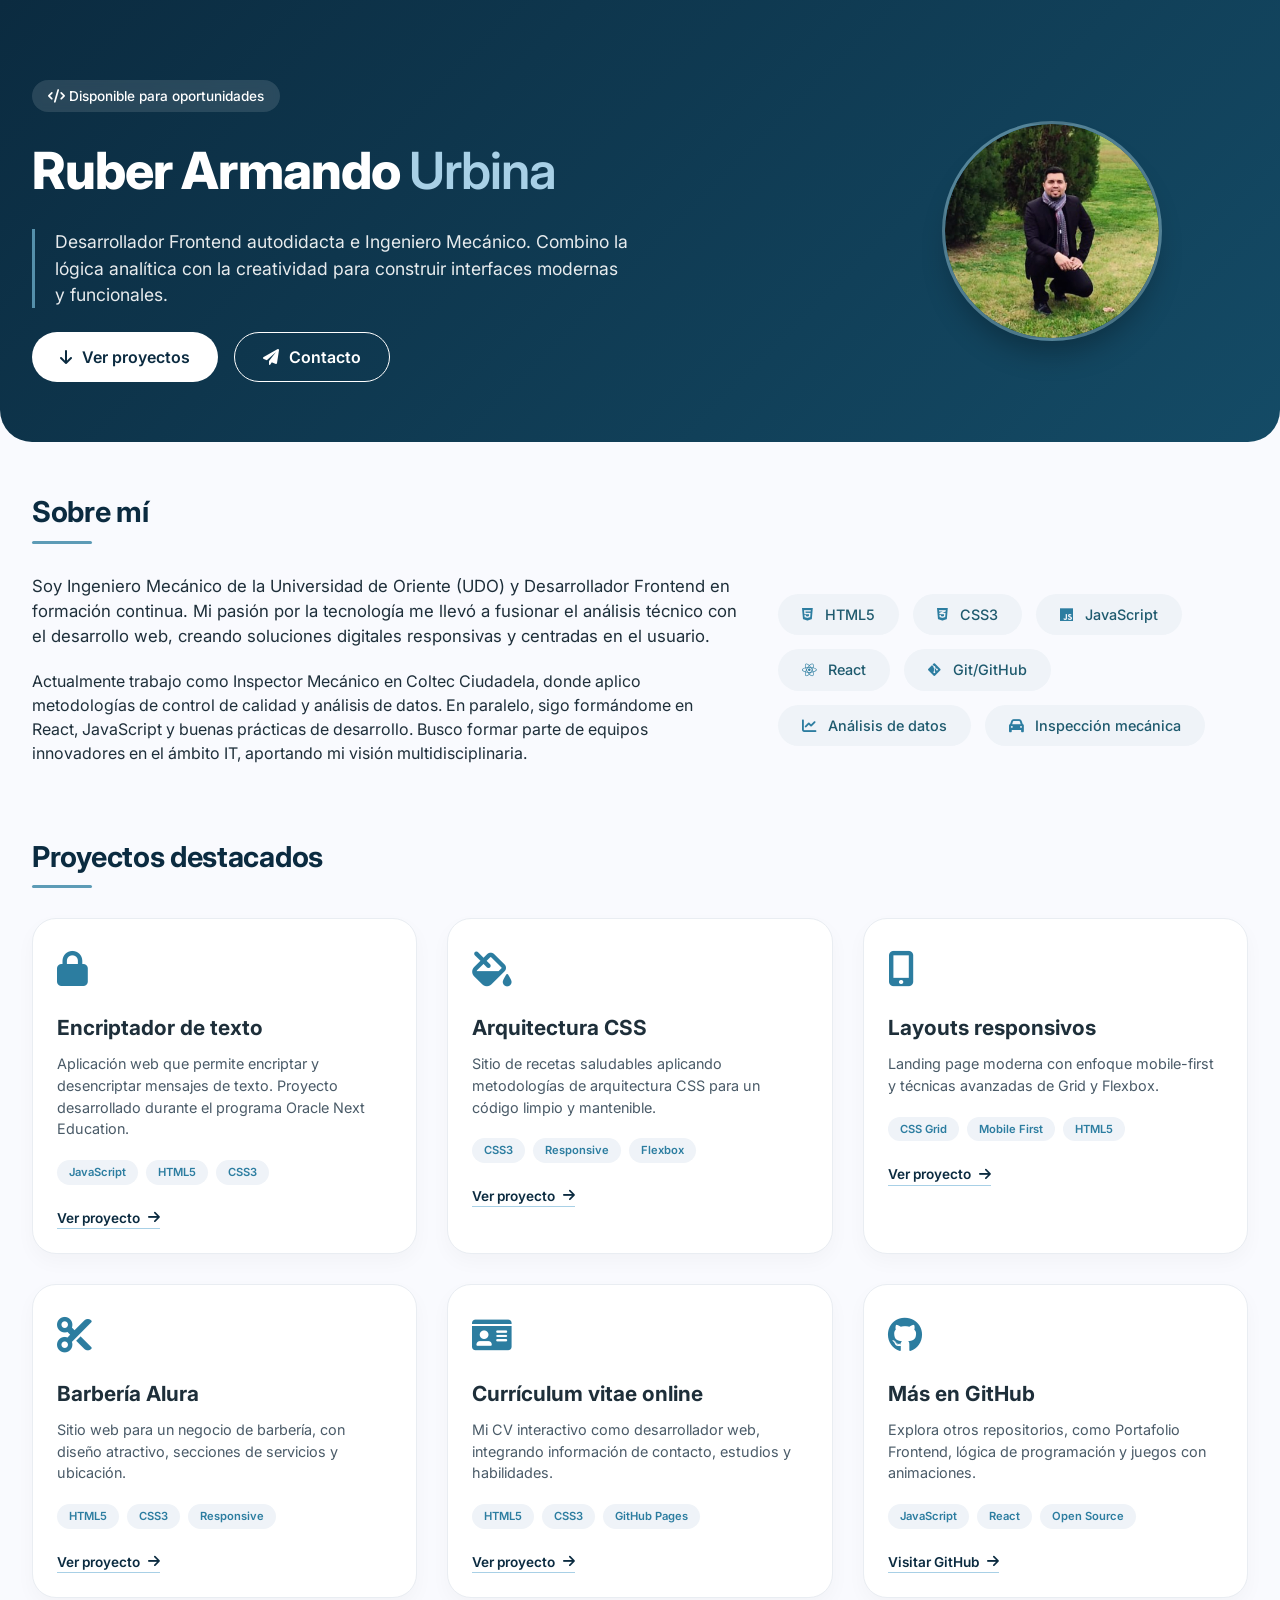
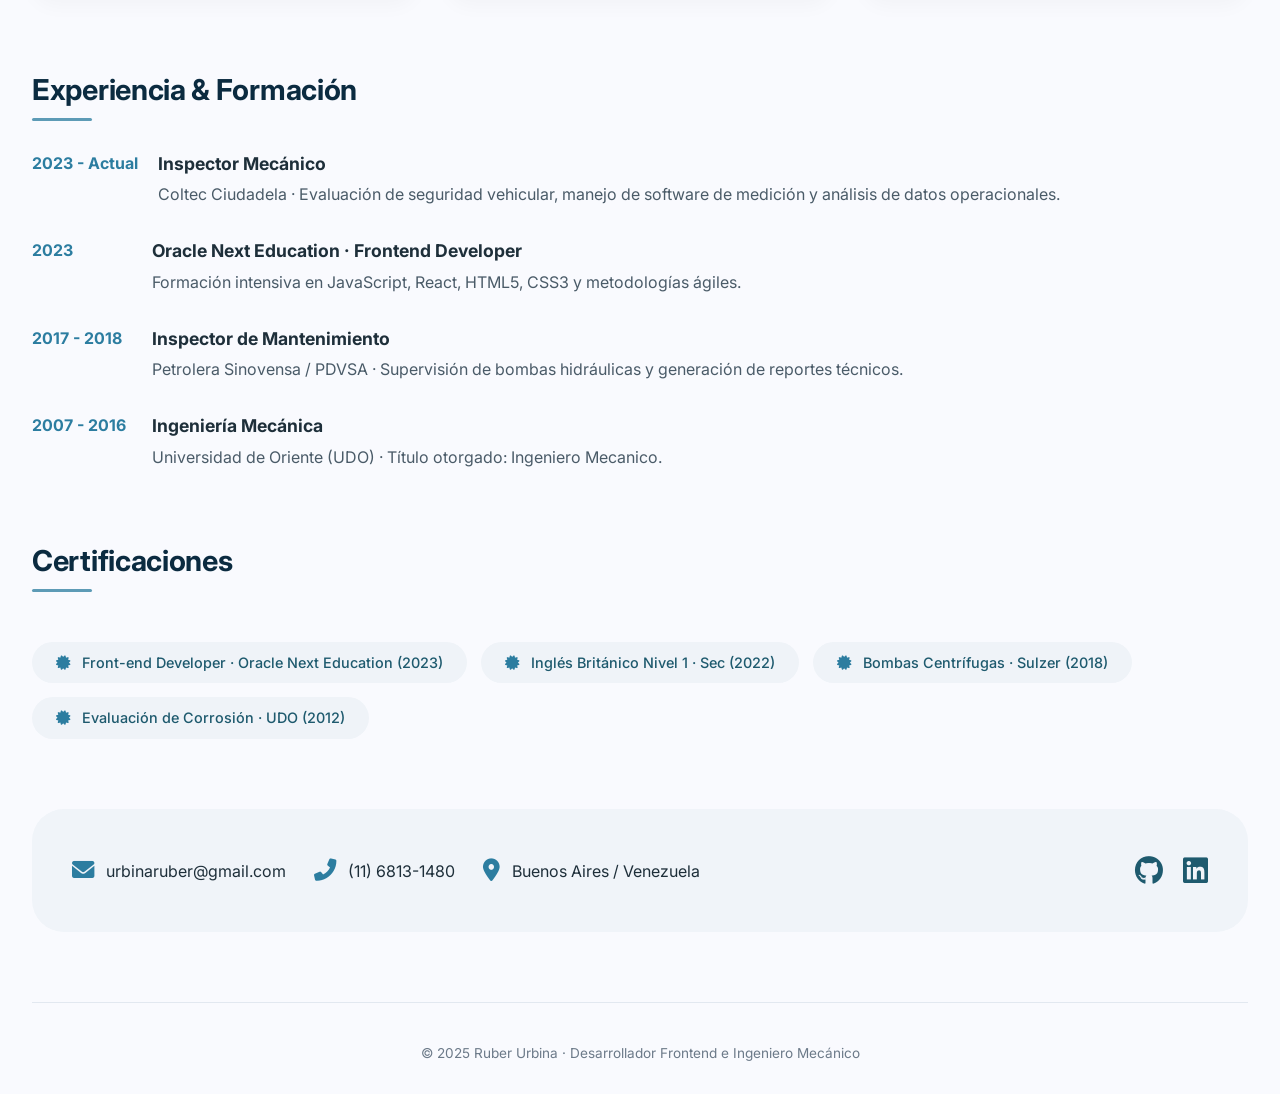
==== commit 8305670b: "perfil_" ====
--- a/index.html
+++ b/index.html
@@ -32,7 +32,7 @@
             <div class="hero-photo">
                 <div class="photo-circle">
                     
-                          <img src="perfil.jpg" alt="Descripción">
+                          <img src="perfil_2.jpg" alt="Descripción">
                    
                 </div>
 
--- a/styles.css
+++ b/styles.css
@@ -125,15 +125,15 @@
     justify-content: center;
     box-shadow: 0 20px 30px -10px rgba(0,0,0,0.3);
     border: 3px solid rgba(255,255,255,0.2);
+    overflow: hidden;
 }
 
 .photo-circle img {
-    font-size: 90px;
-    color: #A8D0E6;
     width: 100%; 
     height: 100%;
+    object-fit: cover;
     border-radius: 50%;
-    object-fit: cover;
+    
     
 }
 
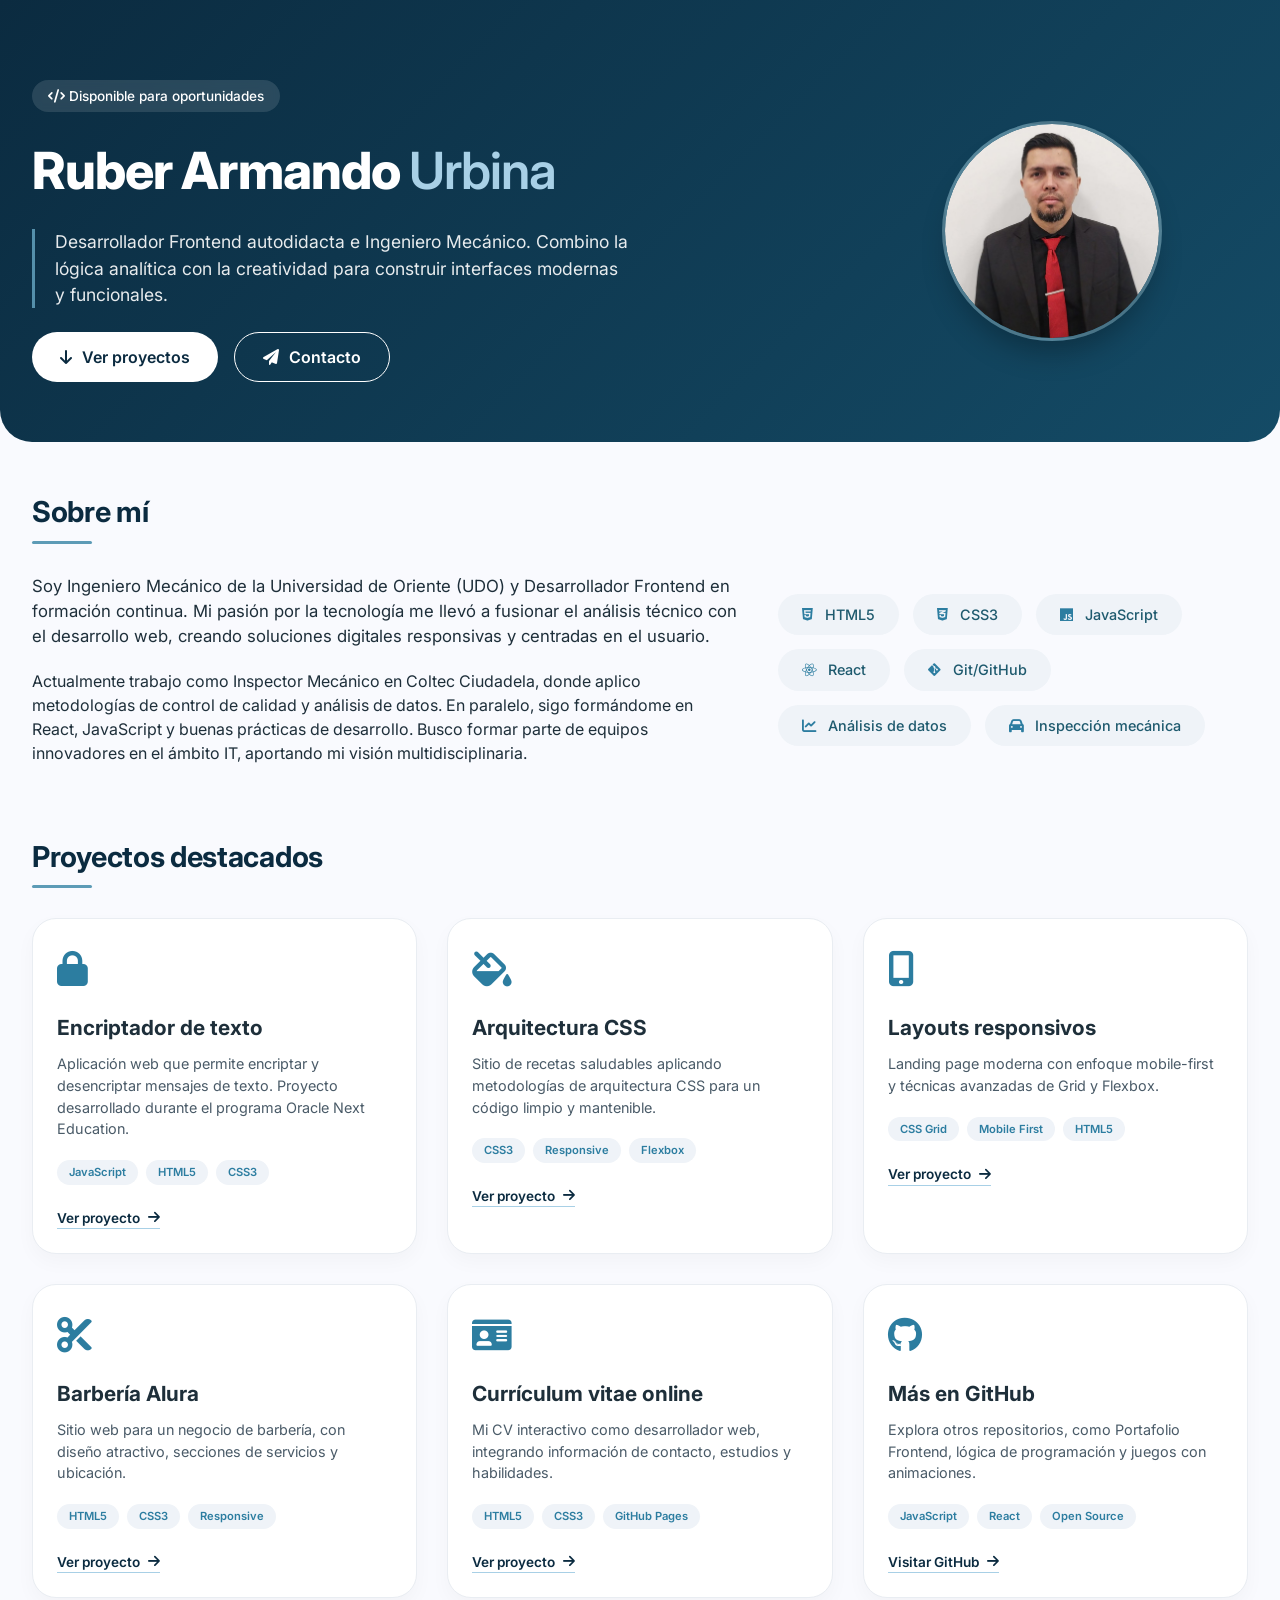
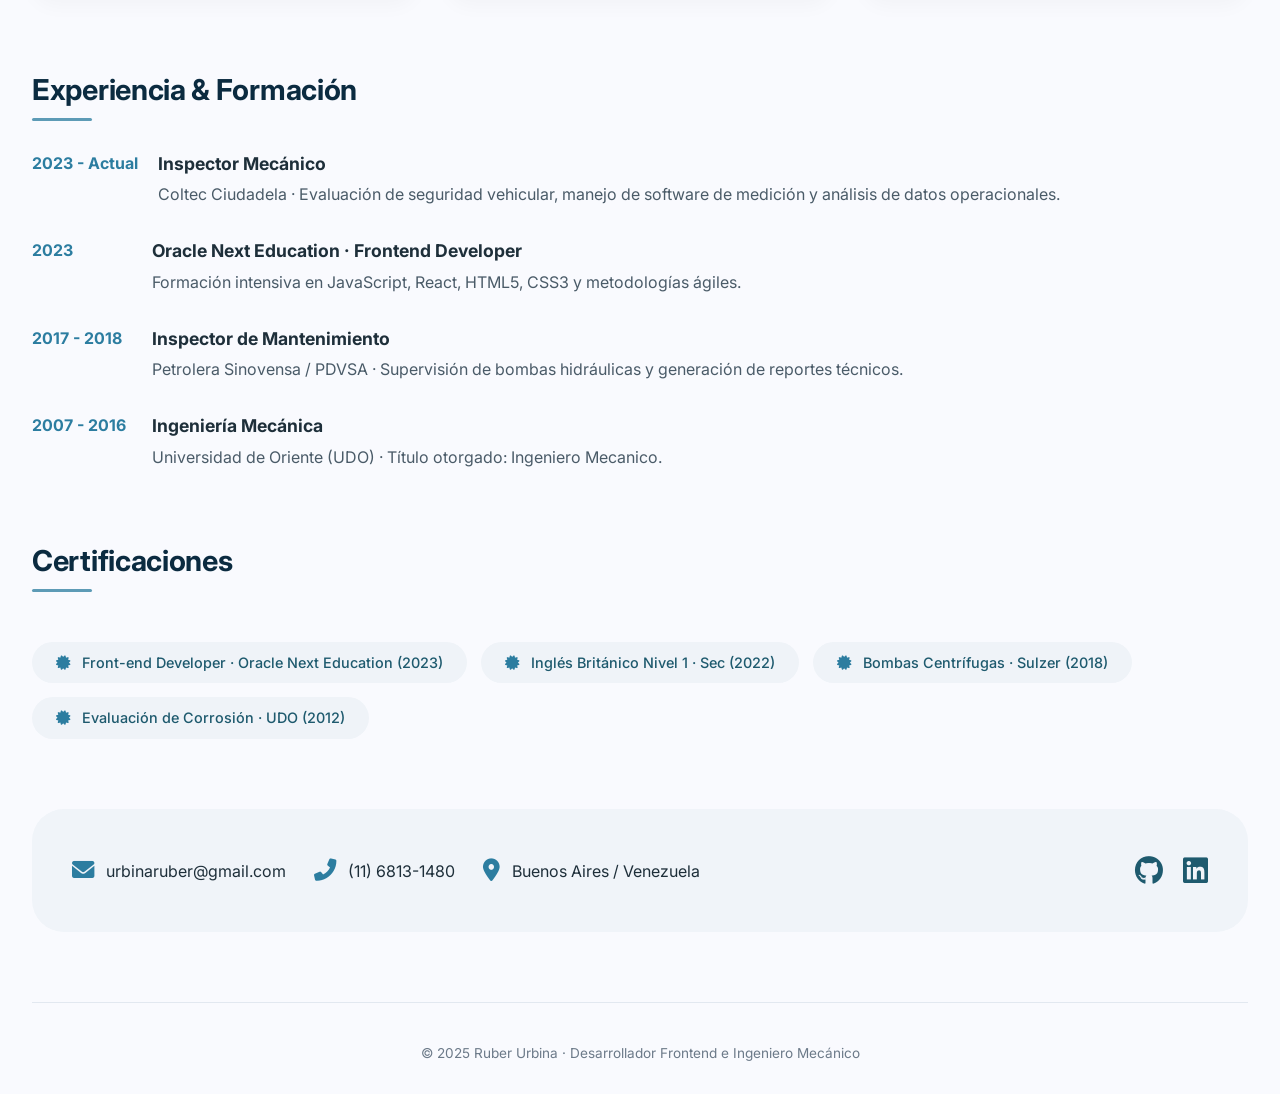
==== commit 1c319a47: "perfil2" ====
--- a/index.html
+++ b/index.html
@@ -32,7 +32,7 @@
             <div class="hero-photo">
                 <div class="photo-circle">
                     
-                          <img src="perfil_2.jpg" alt="Descripción">
+                          <img src="perfil.jpg" alt="Descripción">
                    
                 </div>
 
